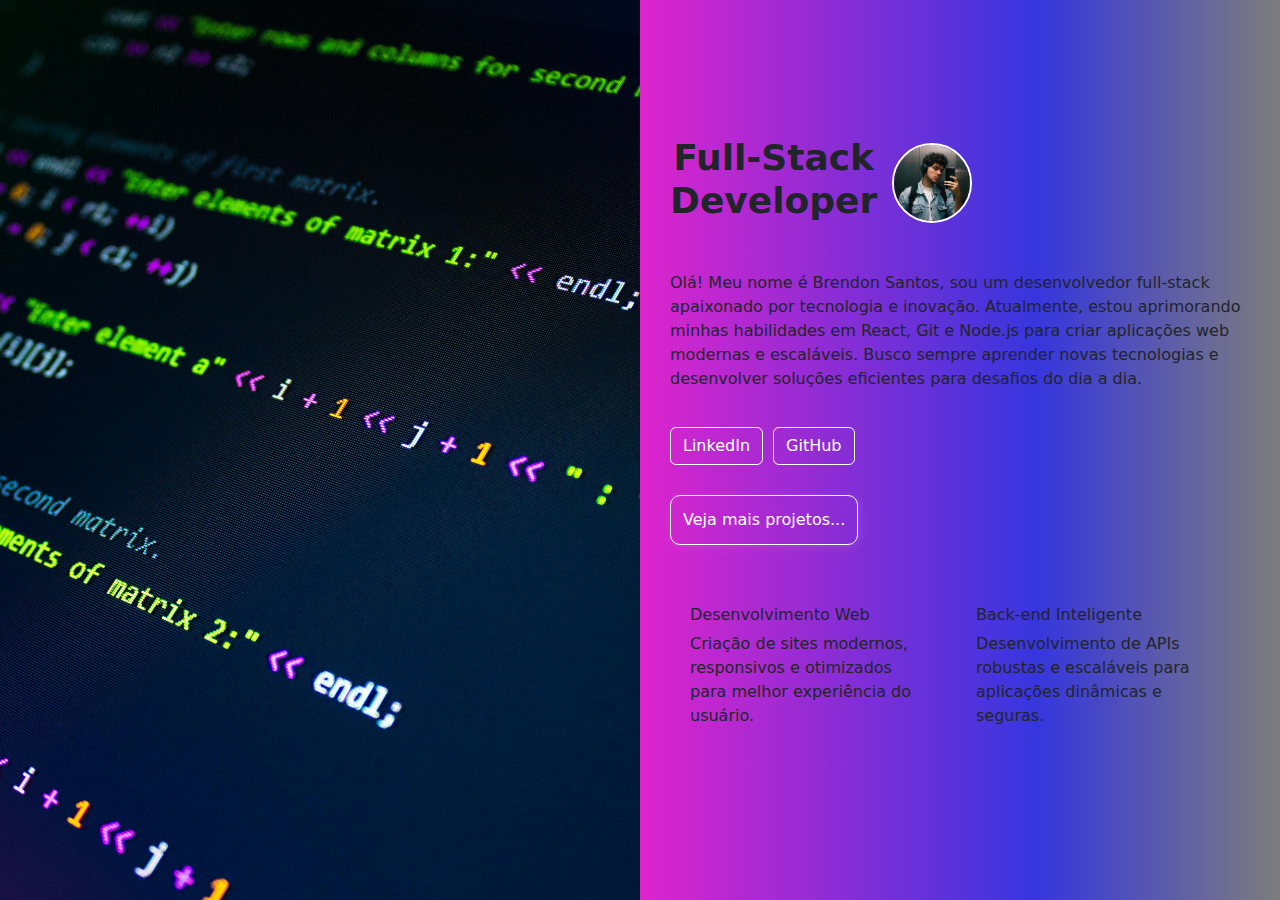
==== index.html @ 512b176c "first version" ====
<!DOCTYPE html>
<html lang="pt-br">

<head>
    <meta charset="UTF-8">
    <meta name="viewport" content="width=device-width, initial-scale=1.0">
    <title>Portfólio</title>
    <link rel="stylesheet" href="style.css">
    <link href="https://cdn.jsdelivr.net/npm/bootstrap@5.3.3/dist/css/bootstrap.min.css" rel="stylesheet"
        integrity="sha384-QWTKZyjpPEjISv5WaRU9OFeRpok6YctnYmDr5pNlyT2bRjXh0JMhjY6hW+ALEwIH" crossorigin="anonymous">
</head>

<body>

    <section class="layout">
        <!-- Imagem do lado esquerdo -->
        <img class="img-banner" src="img/pexels-myburgh-1102797.jpg" alt="Imagem de fundo">

        <!-- Conteúdo do lado direito -->
        <div class="content">
            <div class="divImgPerfil">
                <h1 class="textPerfil">Full-Stack <br> Developer</h1>
                <img class="imgPerfil" src="img/WhatsApp Image 2025-03-17 at 18.21.31.jpeg" alt="">
            </div>
            <div class="text-container">
                <p>Olá! Meu nome é Brendon Santos, sou um desenvolvedor full-stack apaixonado por tecnologia e inovação.
                    Atualmente, estou aprimorando minhas habilidades em React, Git e Node.js
                    para criar aplicações web modernas e escaláveis. Busco sempre aprender novas tecnologias e
                    desenvolver soluções eficientes para desafios do dia a dia.</p>
            </div>

            <!-- Botões alinhados à esquerda -->
            <div class="btn-container">
                <button onclick="window.open('https://www.linkedin.com/in/brendon-santos-de-almeida-7699111ba/')"
                    type="button" class="btn btn-outline-secondary">LinkedIn</button>
                <button onclick="window.open('https://github.com/Brendon2203')" type="button"
                    class="btn btn-outline-secondary">GitHub</button>
            </div>

            <a onclick="alert('Essa função ainda não está pronta!!🙁')" class="box">Veja mais projetos...</a>
            <div class="containerText">
                <div class="textDown">
                    <h6> Desenvolvimento Web</h6>
                    <p>Criação de sites modernos, responsivos e otimizados para melhor experiência do usuário.</p>
                </div>

                <div class="textDown">
                    <h6>Back-end Inteligente</h6>
                    <p>Desenvolvimento de APIs robustas e escaláveis para aplicações dinâmicas e seguras.</p>
                </div>
            </div>
        </div>
    </section>

    <script src="script.js"></script>
    <script src="https://cdn.jsdelivr.net/npm/bootstrap@5.3.3/dist/js/bootstrap.bundle.min.js"
        integrity="sha384-YvpcrYf0tY3lHB60NNkmXc5s9fDVZLESaAA55NDzOxhy9GkcIdslK1eN7N6jIeHz"
        crossorigin="anonymous"></script>

</body>

</html>
---- style.css ----
.container {
    height: 50vh;
    width: auto;
}

body {
    display: flex;
    justify-content: center;
    align-items: center;
    height: 100vh;
    margin: 0;
    flex-direction: column;
    

}

.img-banner {
    width: 400px;

}

section {
    display: flex;
    width: auto;
    height: 100vh;
}


/* Faz a seção ocupar toda a tela */
.layout {
    display: flex;
    flex-wrap: wrap;
    /* Permite quebrar em telas menores */
    height: 100vh;
    /* Ocupa toda a altura */
    width: 100vw;
    /* Ocupa toda a largura */
}

/* Imagem cobre 50% da tela e preenche completamente */
.img-banner {
    width: 50%;
    height: 100vh;
    object-fit: cover; /* Mantém a proporção da imagem */
}

/* Área de texto ocupa o outro 50% */
.content {
    width: 50%;
    height: 100vh;
    display: flex;
    flex-direction: column;
    justify-content: center;
    align-items: flex-start; /* Alinha tudo à esquerda */
    padding: 20px;
    background: rgb(222,36,205);
    background: linear-gradient(90deg, rgba(222,36,205,1) 0%, rgba(54,54,222,1) 62%, rgba(125,125,125,1) 100%);
    
}

/* Estilização opcional da caixa */
.box {
    margin-top: 20px;
    padding: 12px;
    background-color:none;
    border-radius: 10px;
    box-shadow: 2px 2px 10px rgba(255, 255, 255, 0.1);
    margin-left: 10px;
    color: white;
    border: solid 1px white;
    text-decoration: none;
    
}
.box:hover{
    background:linear-gradient(90deg, rgba(255,0,232,1) 34%, rgba(54,54,222,1) 100%, rgba(125,125,125,1) 100%);
    cursor: pointer;
}

.divImgPerfil {
    display: flex;
    align-items: center;
    gap: 15px;
    margin-bottom: 20px;
    padding: 10px;


}

.imgPerfil {
    width: 80px;
    height: 80px;
    border-radius: 50%;
    border: solid 2px white;
}

.textPerfil {
    font-size: 3.5vw;
    text-align: center;
    font-weight: 600;
    font-size: clamp(20px, 4vw, 36px);
}

.text-container {
    max-width: 100%;
    text-align: start;
    padding: 10px;
}

.textDown {
    text-align: start;
    width: 20vw;
    margin: 15px;
    padding: 15px
}

.containerText {
    display: flex;
    justify-content:space-between;
    margin-top: 30px;

}

.btn-container {
    display: flex;
    gap: 10px;
    justify-content: flex-start; /* Alinha os botões ao início */
    padding: 10px;
}

.btn-outline-secondary{
    border-color: white !important;
    color: white !important;
}
.btn-outline-secondary:hover{
    background: rgb(255,0,232);
background: linear-gradient(90deg, rgba(255,0,232,1) 34%, rgba(54,54,222,1) 100%, rgba(125,125,125,1) 100%);
}



/* Responsividade para telas menores */
@media (max-width: 768px) {
    .layout {
        flex-direction: column;
        height: auto;
    }

    .img-banner {
        width: 100%;
        height: 50vh;
    }

    .content {
        width: 100%;
        height: auto;
        padding: 15px;
        align-items: center; /* Centraliza o conteúdo em telas pequenas */
        text-align: center;
        
    }

    .btn-container {
        justify-content: center; /* Centraliza os botões no mobile */
    }
}
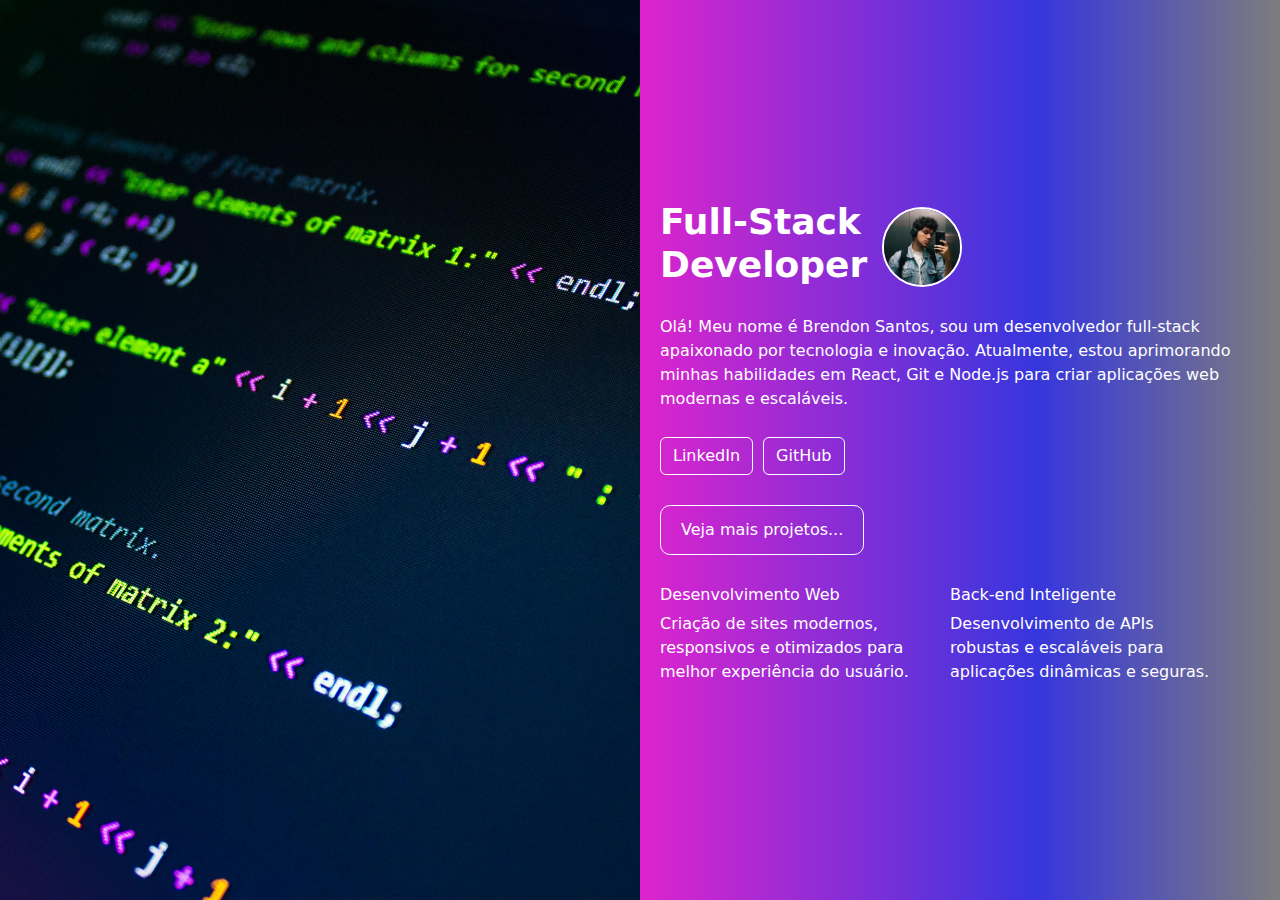
==== commit 123731ba: "second commit" ====
--- a/index.html
+++ b/index.html
@@ -6,30 +6,31 @@
     <meta name="viewport" content="width=device-width, initial-scale=1.0">
     <title>Portfólio</title>
     <link rel="stylesheet" href="style.css">
-    <link href="https://cdn.jsdelivr.net/npm/bootstrap@5.3.3/dist/css/bootstrap.min.css" rel="stylesheet"
-        integrity="sha384-QWTKZyjpPEjISv5WaRU9OFeRpok6YctnYmDr5pNlyT2bRjXh0JMhjY6hW+ALEwIH" crossorigin="anonymous">
+    <link href="https://cdn.jsdelivr.net/npm/bootstrap@5.3.3/dist/css/bootstrap.min.css" rel="stylesheet">
 </head>
 
 <body>
 
     <section class="layout">
         <!-- Imagem do lado esquerdo -->
-        <img class="img-banner" src="img/pexels-myburgh-1102797.jpg" alt="Imagem de fundo">
+        <div class="img-container">
+            <img class="img-banner" src="img/pexels-myburgh-1102797.jpg" alt="Imagem de fundo">
+        </div>
 
         <!-- Conteúdo do lado direito -->
         <div class="content">
             <div class="divImgPerfil">
                 <h1 class="textPerfil">Full-Stack <br> Developer</h1>
-                <img class="imgPerfil" src="img/WhatsApp Image 2025-03-17 at 18.21.31.jpeg" alt="">
+                <img class="imgPerfil" src="img/WhatsApp Image 2025-03-17 at 18.21.31.jpeg" alt="Foto de perfil">
             </div>
+
             <div class="text-container">
                 <p>Olá! Meu nome é Brendon Santos, sou um desenvolvedor full-stack apaixonado por tecnologia e inovação.
                     Atualmente, estou aprimorando minhas habilidades em React, Git e Node.js
-                    para criar aplicações web modernas e escaláveis. Busco sempre aprender novas tecnologias e
-                    desenvolver soluções eficientes para desafios do dia a dia.</p>
+                    para criar aplicações web modernas e escaláveis.</p>
             </div>
 
-            <!-- Botões alinhados à esquerda -->
+            <!-- Botões alinhados -->
             <div class="btn-container">
                 <button onclick="window.open('https://www.linkedin.com/in/brendon-santos-de-almeida-7699111ba/')"
                     type="button" class="btn btn-outline-secondary">LinkedIn</button>
@@ -37,10 +38,11 @@
                     class="btn btn-outline-secondary">GitHub</button>
             </div>
 
-            <a onclick="alert('Essa função ainda não está pronta!!🙁')" class="box">Veja mais projetos...</a>
+            <a href="projects.html" class="box">Veja mais projetos...</a>
+
             <div class="containerText">
                 <div class="textDown">
-                    <h6> Desenvolvimento Web</h6>
+                    <h6>Desenvolvimento Web</h6>
                     <p>Criação de sites modernos, responsivos e otimizados para melhor experiência do usuário.</p>
                 </div>
 
@@ -53,10 +55,8 @@
     </section>
 
     <script src="script.js"></script>
-    <script src="https://cdn.jsdelivr.net/npm/bootstrap@5.3.3/dist/js/bootstrap.bundle.min.js"
-        integrity="sha384-YvpcrYf0tY3lHB60NNkmXc5s9fDVZLESaAA55NDzOxhy9GkcIdslK1eN7N6jIeHz"
-        crossorigin="anonymous"></script>
+    <script src="https://cdn.jsdelivr.net/npm/bootstrap@5.3.3/dist/js/bootstrap.bundle.min.js"></script>
 
 </body>
 
-</html>+</html>
--- a/style.css
+++ b/style.css
@@ -1,90 +1,63 @@
-.container {
-    height: 50vh;
-    width: auto;
+/* Reset básico para remover margens e paddings padrões */
+* {
+    margin: 0;
+    padding: 0;
+    box-sizing: border-box;
 }
 
-body {
-    display: flex;
-    justify-content: center;
-    align-items: center;
-    height: 100vh;
-    margin: 0;
-    flex-direction: column;
-    
-
+body{
+    background: linear-gradient(90deg, rgba(222,36,205,1) 0%, rgba(54,54,222,1) 62%, rgba(125,125,125,1) 100%);
+    color: white;
 }
 
-.img-banner {
-    width: 400px;
-
-}
-
-section {
-    display: flex;
-    width: auto;
-    height: 100vh;
-}
-
-
-/* Faz a seção ocupar toda a tela */
+/* Define altura mínima para a seção ocupar toda a tela */
 .layout {
     display: flex;
     flex-wrap: wrap;
-    /* Permite quebrar em telas menores */
-    height: 100vh;
-    /* Ocupa toda a altura */
-    width: 100vw;
-    /* Ocupa toda a largura */
+    min-height: 100vh;
+    width: 100%;
 }
 
-/* Imagem cobre 50% da tela e preenche completamente */
-.img-banner {
+/* Container da imagem para evitar deslocamento */
+.img-container {
     width: 50%;
     height: 100vh;
-    object-fit: cover; /* Mantém a proporção da imagem */
+    overflow: hidden;
 }
 
-/* Área de texto ocupa o outro 50% */
+/* Ajusta a imagem de fundo */
+.img-banner {
+    width: 100%;
+    height: 100%;
+    object-fit: cover;
+}
+
+/* Área de conteúdo ocupa o outro lado */
 .content {
     width: 50%;
-    height: 100vh;
     display: flex;
     flex-direction: column;
     justify-content: center;
-    align-items: flex-start; /* Alinha tudo à esquerda */
+    align-items: flex-start;
     padding: 20px;
-    background: rgb(222,36,205);
-    background: linear-gradient(90deg, rgba(222,36,205,1) 0%, rgba(54,54,222,1) 62%, rgba(125,125,125,1) 100%);
-    
+    background: linear-gradient(90deg, rgba(222, 36, 205, 1) 0%, rgba(54, 54, 222, 1) 62%, rgba(125, 125, 125, 1) 100%);
+    color: white;
 }
 
-/* Estilização opcional da caixa */
-.box {
-    margin-top: 20px;
-    padding: 12px;
-    background-color:none;
-    border-radius: 10px;
-    box-shadow: 2px 2px 10px rgba(255, 255, 255, 0.1);
-    margin-left: 10px;
-    color: white;
-    border: solid 1px white;
-    text-decoration: none;
-    
-}
-.box:hover{
-    background:linear-gradient(90deg, rgba(255,0,232,1) 34%, rgba(54,54,222,1) 100%, rgba(125,125,125,1) 100%);
-    cursor: pointer;
-}
-
+/* Perfil */
 .divImgPerfil {
     display: flex;
     align-items: center;
     gap: 15px;
     margin-bottom: 20px;
-    padding: 10px;
+}
+.top-btn{
+    display: flex;
+    justify-content: start;
+    align-items: center;
+    
+}
 
-
-}
 
 .imgPerfil {
     width: 80px;
@@ -92,74 +65,135 @@
     border-radius: 50%;
     border: solid 2px white;
 }
-
-.textPerfil {
-    font-size: 3.5vw;
-    text-align: center;
-    font-weight: 600;
-    font-size: clamp(20px, 4vw, 36px);
+.back-btn{
+    text-decoration: none;
+    color: white;
+    margin-left: 15px;
+    font-family: Verdana, Geneva, Tahoma, sans-serif;
+}
+.back-btn:hover{
+    color: blue;
 }
 
-.text-container {
-    max-width: 100%;
-    text-align: start;
-    padding: 10px;
+/* Texto */
+.textPerfil {
+    font-size: clamp(20px, 4vw, 36px);
+    font-weight: 600;
+}
+
+/* Caixa de botões */
+.btn-container {
+    display: flex;
+    gap: 10px;
+    padding: 10px 0;
+}
+
+/* Estilização dos botões */
+.btn-outline-secondary {
+    border-color: white !important;
+    color: white !important;
+}
+
+.btn-outline-secondary:hover {
+    background: linear-gradient(90deg, rgba(255, 0, 232, 1) 34%, rgba(54, 54, 222, 1) 100%);
+}
+
+/* Botão 'Veja mais projetos' */
+.box {
+    display: inline-block;
+    margin-top: 20px;
+    padding: 12px 20px;
+    border: solid 1px white;
+    text-decoration: none;
+    color: white;
+    border-radius: 10px;
+    transition: 0.3s;
+}
+
+.box:hover {
+    background: linear-gradient(90deg, rgba(255, 0, 232, 1) 34%, rgba(54, 54, 222, 1) 100%);
+    cursor: pointer;
+}
+
+
+.containerText {
+    display: flex;
+    justify-content: flex-start;
+    margin-top: 30px;
+    gap: 20px;
 }
 
 .textDown {
-    text-align: start;
-    width: 20vw;
-    margin: 15px;
-    padding: 15px
+    width: 45%;
+    
 }
 
-.containerText {
+.cardsContent {
     display: flex;
-    justify-content:space-between;
-    margin-top: 30px;
+    width: 100%;
+    justify-content: space-around;
 
 }
 
-.btn-container {
-    display: flex;
-    gap: 10px;
-    justify-content: flex-start; /* Alinha os botões ao início */
-    padding: 10px;
+.card {
+    margin: 10px;
+    margin-bottom: 20px;
+    border-radius: 10px;
+    box-shadow: 2px 2px 10px rgba(0, 0, 0, 0.2);
 }
 
-.btn-outline-secondary{
-    border-color: white !important;
-    color: white !important;
+.content2 {
+    width: 100%;
+    display: flex;
+    flex-direction: column;
+    justify-content: center;
+    align-items: flex-start;
+    padding: 20px;
+    background: linear-gradient(90deg, rgba(222, 36, 205, 1) 0%, rgba(54, 54, 222, 1) 62%, rgba(125, 125, 125, 1) 100%);
+    color: white;
+
 }
-.btn-outline-secondary:hover{
-    background: rgb(255,0,232);
-background: linear-gradient(90deg, rgba(255,0,232,1) 34%, rgba(54,54,222,1) 100%, rgba(125,125,125,1) 100%);
+
+.containerText2 {
+
+    display: flex;
+    justify-content: center;
+    align-items: center;
+    margin-top: 30px;
+    gap: 20px;
 }
 
 
 
-/* Responsividade para telas menores */
-@media (max-width: 768px) {
-    .layout {
-        flex-direction: column;
-        height: auto;
-    }
+    /* Responsividade */
+    @media (max-width: 768px){
+        .layout {
+            flex-direction: column;
+        }
 
-    .img-banner {
-        width: 100%;
-        height: 50vh;
-    }
+        .img-container {
+            width: 100%;
+            height: 50vh;
+        }
 
-    .content {
-        width: 100%;
-        height: auto;
-        padding: 15px;
-        align-items: center; /* Centraliza o conteúdo em telas pequenas */
-        text-align: center;
-        
-    }
+        .content {
+            width: 100%;
+            align-items: center;
+            text-align: center;
+            padding: 20px;
+        }
 
-    .btn-container {
-        justify-content: center; /* Centraliza os botões no mobile */
-    }
-}+        .btn-container {
+            justify-content: center;
+        }
+
+        .containerText {
+            flex-direction: column;
+            align-items: center;
+            gap: 10px;
+        }
+
+        .textDown {
+            width: 90%;
+        }
+    }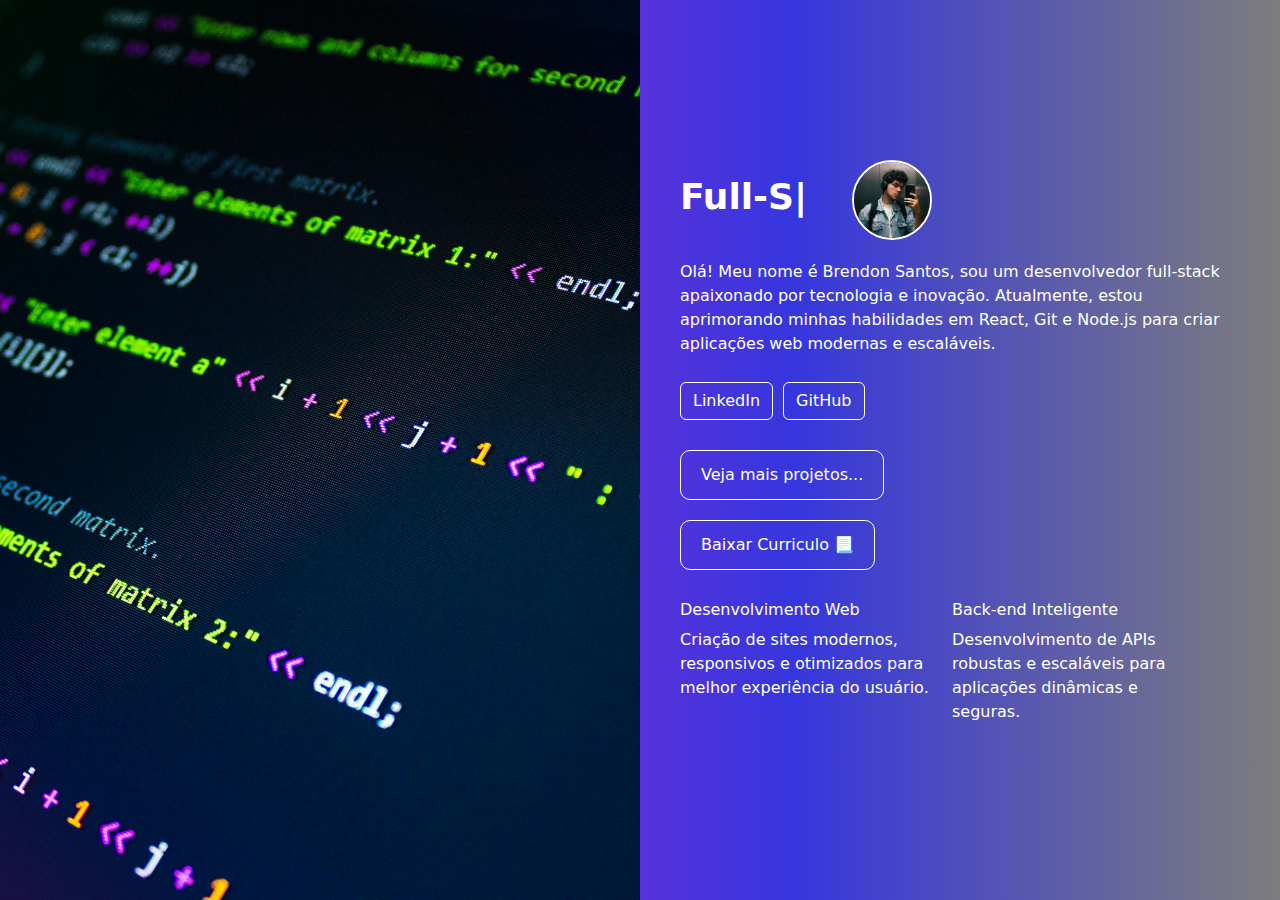
==== commit 36f9337b: "new-features" ====
--- a/index.html
+++ b/index.html
@@ -7,6 +7,7 @@
     <title>Portfólio</title>
     <link rel="stylesheet" href="style.css">
     <link href="https://cdn.jsdelivr.net/npm/bootstrap@5.3.3/dist/css/bootstrap.min.css" rel="stylesheet">
+    
 </head>
 
 <body>
@@ -20,7 +21,7 @@
         <!-- Conteúdo do lado direito -->
         <div class="content">
             <div class="divImgPerfil">
-                <h1 class="textPerfil">Full-Stack <br> Developer</h1>
+                <h1 id="typingText" class="textPerfil typing"></h1> <!-- Texto atualizado -->
                 <img class="imgPerfil" src="img/WhatsApp Image 2025-03-17 at 18.21.31.jpeg" alt="Foto de perfil">
             </div>
 
@@ -39,6 +40,7 @@
             </div>
 
             <a href="projects.html" class="box">Veja mais projetos...</a>
+            <a class="box" href="img/Brendon Santos_Desenvolvedor_de_Software_Junior (2).pdf" download="Brendon Santos_Desenvolvedor_de_Software_Junior (2)">Baixar Curriculo 📃</a>
 
             <div class="containerText">
                 <div class="textDown">
@@ -53,7 +55,6 @@
             </div>
         </div>
     </section>
-
     <script src="script.js"></script>
     <script src="https://cdn.jsdelivr.net/npm/bootstrap@5.3.3/dist/js/bootstrap.bundle.min.js"></script>
 
--- a/style.css
+++ b/style.css
@@ -5,15 +5,16 @@
     box-sizing: border-box;
 }
 
-body{
-    background: linear-gradient(90deg, rgba(222,36,205,1) 0%, rgba(54,54,222,1) 62%, rgba(125,125,125,1) 100%);
+body {
+    background: linear-gradient(90deg, rgba(222, 36, 205, 1) 0%, rgba(54, 54, 222, 1) 62%, rgba(125, 125, 125, 1) 100%);
     color: white;
 }
 
 /* Define altura mínima para a seção ocupar toda a tela */
 .layout {
     display: flex;
-    flex-wrap: wrap;
+    flex-wrap: wrap; /* Garante responsividade */
+    align-items: center;
     min-height: 100vh;
     width: 100%;
 }
@@ -23,6 +24,9 @@
     width: 50%;
     height: 100vh;
     overflow: hidden;
+    display: flex;
+    justify-content: center;
+    align-items: center;
 }
 
 /* Ajusta a imagem de fundo */
@@ -39,8 +43,7 @@
     flex-direction: column;
     justify-content: center;
     align-items: flex-start;
-    padding: 20px;
-    background: linear-gradient(90deg, rgba(222, 36, 205, 1) 0%, rgba(54, 54, 222, 1) 62%, rgba(125, 125, 125, 1) 100%);
+    padding: 40px;
     color: white;
 }
 
@@ -51,28 +54,42 @@
     gap: 15px;
     margin-bottom: 20px;
 }
-.top-btn{
-    display: flex;
-    justify-content: start;
-    align-items: center;
-    
+
+.top-btn {
+    display: flex;
+    justify-content: space-between;
+    align-items: center;
+    width: 90vw;
+    margin-bottom: 20px;
 }
 
 
 .imgPerfil {
+    margin-left: 30px;
     width: 80px;
     height: 80px;
     border-radius: 50%;
     border: solid 2px white;
-}
-.back-btn{
+
+}
+
+.imgPerfil:hover {
+    transform: scale(150%);
+    transition: ease-in-out 1s;
+}
+
+.back-btn {
     text-decoration: none;
     color: white;
-    margin-left: 15px;
-    font-family: Verdana, Geneva, Tahoma, sans-serif;
-}
-.back-btn:hover{
-    color: blue;
+    font-weight: bold;
+    transition: color 0.3s;
+    
+}
+
+.back-btn:hover {
+    
+    transition: ease-in 1s;
+    color: lightblue;
 }
 
 /* Texto */
@@ -125,7 +142,7 @@
 
 .textDown {
     width: 45%;
-    
+
 }
 
 .cardsContent {
@@ -135,11 +152,35 @@
 
 }
 
+
 .card {
-    margin: 10px;
-    margin-bottom: 20px;
+    display: flex;
+    flex-direction: column;
+    justify-content: space-between;
+    height: 100%;
     border-radius: 10px;
     box-shadow: 2px 2px 10px rgba(0, 0, 0, 0.2);
+    text-align: center;
+    margin: 10px;
+}
+
+.card img {
+    width: 100%;
+    height: 180px;
+    object-fit: cover;
+    
+}
+
+.card-body {
+    display: flex;
+    flex-direction: column;
+    flex-grow: 1;
+    justify-content: space-between;
+    padding: 15px;
+}
+
+.card-text {
+    flex-grow: 1;
 }
 
 .content2 {
@@ -154,6 +195,18 @@
 
 }
 
+.typing::after {
+    content: "|";
+    /* Cursor */
+    animation: blink 0.7s infinite;
+}
+
+@keyframes blink {
+    50% {
+        opacity: 0;
+    }
+}
+
 .containerText2 {
 
     display: flex;
@@ -165,35 +218,87 @@
 
 
 
-    /* Responsividade */
-    @media (max-width: 768px){
-        .layout {
-            flex-direction: column;
-        }
-
-        .img-container {
-            width: 100%;
-            height: 50vh;
-        }
-
-        .content {
-            width: 100%;
-            align-items: center;
-            text-align: center;
-            padding: 20px;
-        }
-
-        .btn-container {
-            justify-content: center;
-        }
-
-        .containerText {
-            flex-direction: column;
-            align-items: center;
-            gap: 10px;
-        }
-
-        .textDown {
-            width: 90%;
-        }
-    }+ /* Ajustes para o botão "Voltar" */
+ .top-btn {
+    display: flex;
+    justify-content: center;
+    align-items: center;
+    position: relative;
+    margin-bottom: 20px;
+}
+
+.back-btn {
+    position: absolute;
+    right: 0;
+    top: 50%;
+    transform: translateY(-50%);
+    text-decoration: none;
+    color: white;
+    font-weight: bold;
+    font-size: 16px;
+    transition: color 0.3s;
+}
+
+
+
+/* Centraliza o texto */
+.description {
+    text-align: center;
+    max-width: 600px;
+    margin: 0 auto 20px;
+}
+.tech-section{
+    display: flex;
+    justify-content: space-around;
+    align-items: center;
+    text-align: center;
+    padding: 20px 0;
+}
+
+
+
+/* Responsividade */
+@media (max-width: 768px) {
+    .layout {
+        flex-direction: column;
+    }
+
+    .img-container {
+        width: 100%;
+        height: auto;
+    }
+
+    .content {
+        align-items: center;
+        text-align: center;
+        padding: 20px;
+    }
+
+    .btn-container {
+        justify-content: center;
+    }
+
+    .containerText {
+        flex-direction: column;
+        align-items: center;
+        gap: 10px;
+    }
+
+    .textDown {
+        width: 90%;
+    }
+    .top-btn {
+        flex-direction: column;
+        text-align: center;
+    }
+
+    .back-btn {
+        margin-top: 10px;
+    }
+    .tech-section{
+        flex-direction: column;
+        gap: 30px;
+    }
+
+
+}